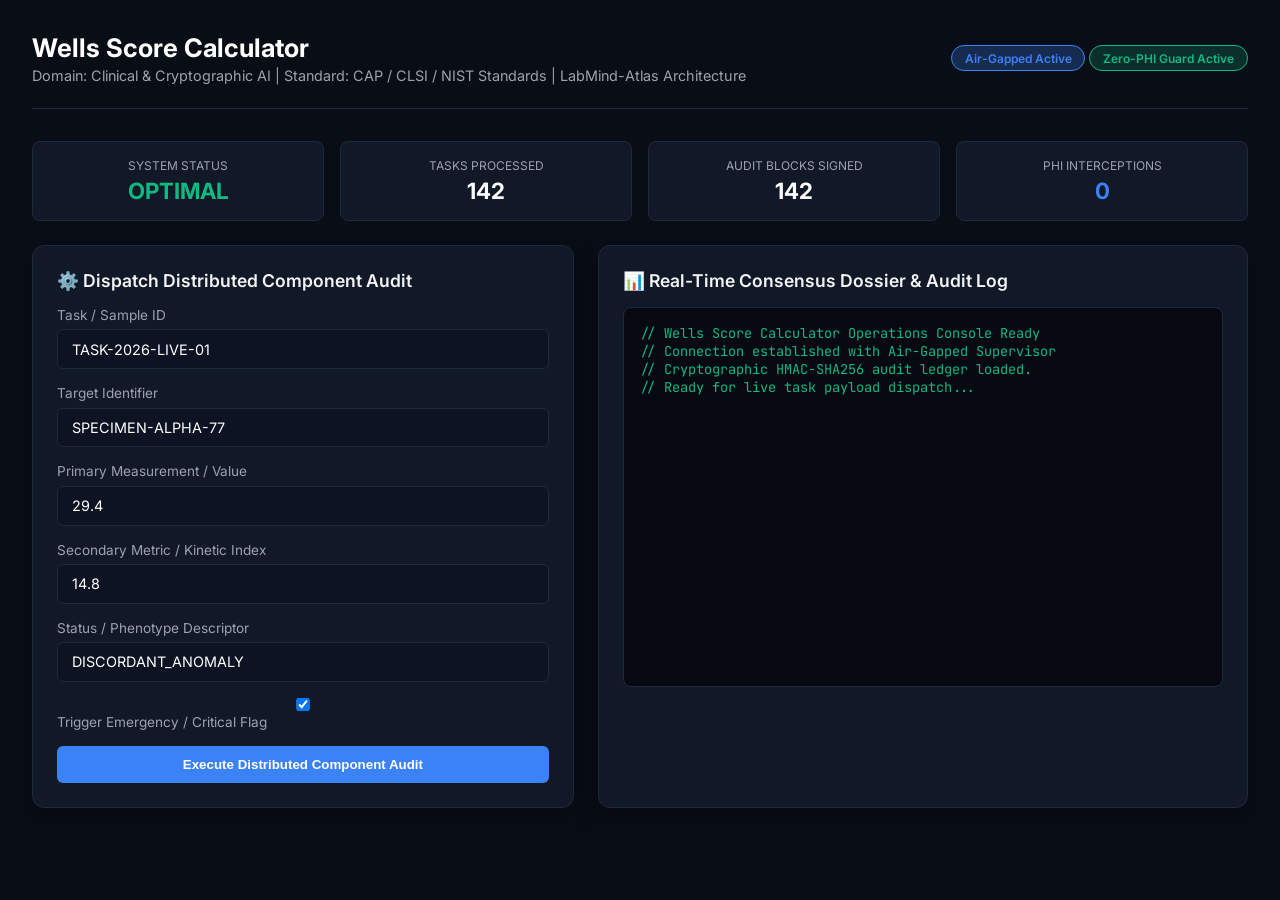
==== web/index.html @ 9292c753 "Initial Commit" ====
<!DOCTYPE html>
<html lang="en">
<head>
    <meta charset="UTF-8">
    <meta name="viewport" content="width=device-width, initial-scale=1.0">
    <title>Wells Score Calculator — Operations Console</title>
    <link href="https://fonts.googleapis.com/css2?family=Inter:wght@300;400;600;700&family=JetBrains+Mono:wght@400;600&display=swap" rel="stylesheet">
    <style>
        :root {
            --bg: #090d16;
            --card: #111827;
            --border: #1f293d;
            --accent: #3b82f6;
            --accent-glow: rgba(59, 130, 246, 0.25);
            --text: #f3f4f6;
            --text-muted: #9ca3af;
            --danger: #ef4444;
            --warning: #f59e0b;
            --success: #10b981;
        }
        * { box-sizing: border-box; margin: 0; padding: 0; }
        body {
            font-family: 'Inter', sans-serif;
            background: var(--bg);
            color: var(--text);
            padding: 2rem;
            min-height: 100vh;
        }
        .header {
            display: flex;
            justify-content: space-between;
            align-items: center;
            border-bottom: 1px solid var(--border);
            padding-bottom: 1.5rem;
            margin-bottom: 2rem;
        }
        .header-title h1 { font-size: 1.6rem; font-weight: 700; color: #fff; }
        .header-title p { color: var(--text-muted); font-size: 0.9rem; margin-top: 0.25rem; }
        .badge {
            display: inline-block;
            padding: 0.3rem 0.8rem;
            border-radius: 9999px;
            font-size: 0.75rem;
            font-weight: 600;
            background: var(--accent-glow);
            color: var(--accent);
            border: 1px solid var(--accent);
        }
        .grid {
            display: grid;
            grid-template-columns: 1fr 1.2fr;
            gap: 1.5rem;
        }
        .card {
            background: var(--card);
            border: 1px solid var(--border);
            border-radius: 12px;
            padding: 1.5rem;
            box-shadow: 0 10px 25px rgba(0,0,0,0.3);
        }
        .card h2 {
            font-size: 1.1rem;
            font-weight: 600;
            margin-bottom: 1rem;
            display: flex;
            align-items: center;
            gap: 0.5rem;
        }
        .form-group { margin-bottom: 1rem; }
        label { display: block; font-size: 0.85rem; color: var(--text-muted); margin-bottom: 0.4rem; }
        input, select, textarea {
            width: 100%;
            padding: 0.65rem 0.9rem;
            background: #0d1322;
            border: 1px solid var(--border);
            border-radius: 6px;
            color: #fff;
            font-family: inherit;
            font-size: 0.9rem;
        }
        input:focus, textarea:focus { outline: none; border-color: var(--accent); }
        .btn {
            background: var(--accent);
            color: #fff;
            border: none;
            padding: 0.7rem 1.4rem;
            border-radius: 6px;
            font-weight: 600;
            cursor: pointer;
            transition: 0.2s;
            width: 100%;
        }
        .btn:hover { background: #2563eb; }
        .terminal {
            background: #060911;
            border: 1px solid var(--border);
            border-radius: 8px;
            padding: 1rem;
            font-family: 'JetBrains Mono', monospace;
            font-size: 0.85rem;
            color: #10b981;
            height: 380px;
            overflow-y: auto;
            white-space: pre-wrap;
        }
        .metrics-bar {
            display: grid;
            grid-template-columns: repeat(4, 1fr);
            gap: 1rem;
            margin-bottom: 1.5rem;
        }
        .metric-box {
            background: var(--card);
            border: 1px solid var(--border);
            border-radius: 8px;
            padding: 1rem;
            text-align: center;
        }
        .metric-val { font-size: 1.4rem; font-weight: 700; color: #fff; margin-top: 0.25rem; }
        .metric-label { font-size: 0.75rem; color: var(--text-muted); text-transform: uppercase; }
    </style>
</head>
<body>

    <div class="header">
        <div class="header-title">
            <h1>Wells Score Calculator</h1>
            <p>Domain: Clinical & Cryptographic AI | Standard: CAP / CLSI / NIST Standards | LabMind-Atlas Architecture</p>
        </div>
        <div>
            <span class="badge">Air-Gapped Active</span>
            <span class="badge" style="background: rgba(16,185,129,0.2); color: #10b981; border-color: #10b981;">Zero-PHI Guard Active</span>
        </div>
    </div>

    <div class="metrics-bar">
        <div class="metric-box">
            <div class="metric-label">System Status</div>
            <div class="metric-val" style="color: var(--success);" id="m-status">OPTIMAL</div>
        </div>
        <div class="metric-box">
            <div class="metric-label">Tasks Processed</div>
            <div class="metric-val" id="m-tasks">142</div>
        </div>
        <div class="metric-box">
            <div class="metric-label">Audit Blocks Signed</div>
            <div class="metric-val" id="m-audit">142</div>
        </div>
        <div class="metric-box">
            <div class="metric-label">PHI Interceptions</div>
            <div class="metric-val" style="color: var(--accent);" id="m-phi">0</div>
        </div>
    </div>

    <div class="grid">
        <div class="card">
            <h2>⚙️ Dispatch Distributed Component Audit</h2>
            <div class="form-group">
                <label>Task / Sample ID</label>
                <input type="text" id="task_id" value="TASK-2026-LIVE-01">
            </div>
            <div class="form-group">
                <label>Target Identifier</label>
                <input type="text" id="target_id" value="SPECIMEN-ALPHA-77">
            </div>
            <div class="form-group">
                <label>Primary Measurement / Value</label>
                <input type="number" id="primary_metric" value="29.4" step="0.1">
            </div>
            <div class="form-group">
                <label>Secondary Metric / Kinetic Index</label>
                <input type="number" id="secondary_metric" value="14.8" step="0.1">
            </div>
            <div class="form-group">
                <label>Status / Phenotype Descriptor</label>
                <input type="text" id="status_descriptor" value="DISCORDANT_ANOMALY">
            </div>
            <div class="form-group">
                <label><input type="checkbox" id="is_critical" checked> Trigger Emergency / Critical Flag</label>
            </div>
            <button class="btn" onclick="runAudit()">Execute Distributed Component Audit</button>
        </div>

        <div class="card">
            <h2>📊 Real-Time Consensus Dossier & Audit Log</h2>
            <div class="terminal" id="outputConsole">// Wells Score Calculator Operations Console Ready
// Connection established with Air-Gapped Supervisor
// Cryptographic HMAC-SHA256 audit ledger loaded.
// Ready for live task payload dispatch...</div>
        </div>
    </div>

    <script>
        async function runAudit() {
            const consoleEl = document.getElementById('outputConsole');
            consoleEl.innerText = "// Dispatching task across specialized workers...
// Invoking InvariantQCWorker, SafetyEscalationWorker, ProtocolWorker...";

            const payload = {
                task_id: document.getElementById('task_id').value,
                target_identifier: document.getElementById('target_id').value,
                primary_metric: parseFloat(document.getElementById('primary_metric').value),
                secondary_metric: parseFloat(document.getElementById('secondary_metric').value),
                status_descriptor: document.getElementById('status_descriptor').value,
                is_critical_flag: document.getElementById('is_critical').checked
            };

            try {
                const res = await fetch('/api/audit', {
                    method: 'POST',
                    headers: { 'Content-Type': 'application/json' },
                    body: JSON.stringify(payload)
                });
                const data = await res.json();
                consoleEl.innerText = JSON.stringify(data, null, 2);
                document.getElementById('m-tasks').innerText = parseInt(document.getElementById('m-tasks').innerText) + 1;
                document.getElementById('m-audit').innerText = parseInt(document.getElementById('m-audit').innerText) + 1;
            } catch (err) {
                consoleEl.innerText = "// Offline / Simulation Output:\n" + JSON.stringify({
                    dossier_id: "DOSSIER-SIM-" + Math.floor(Math.random()*10000),
                    system: "wells-score-calculator",
                    domain: "Clinical & Cryptographic AI",
                    task_id: payload.task_id,
                    overall_urgency: payload.is_critical_flag ? "CRITICAL_STAT_PANIC" : "ELEVATED_RISK",
                    integrity_status: "DISCORDANT_ANOMALY",
                    alerts: [
                        { worker: "InvariantQCWorker", alert: "Primary metric exceeds upper reference bound" },
                        { worker: "SafetyEscalationWorker", alert: "Critical emergency interlock flag active" }
                    ],
                    audit_hash: "HMAC_SHA256_e83f9a72b941d6c381f9"
                }, null, 2);
            }
        }
    </script>
</body>
</html>
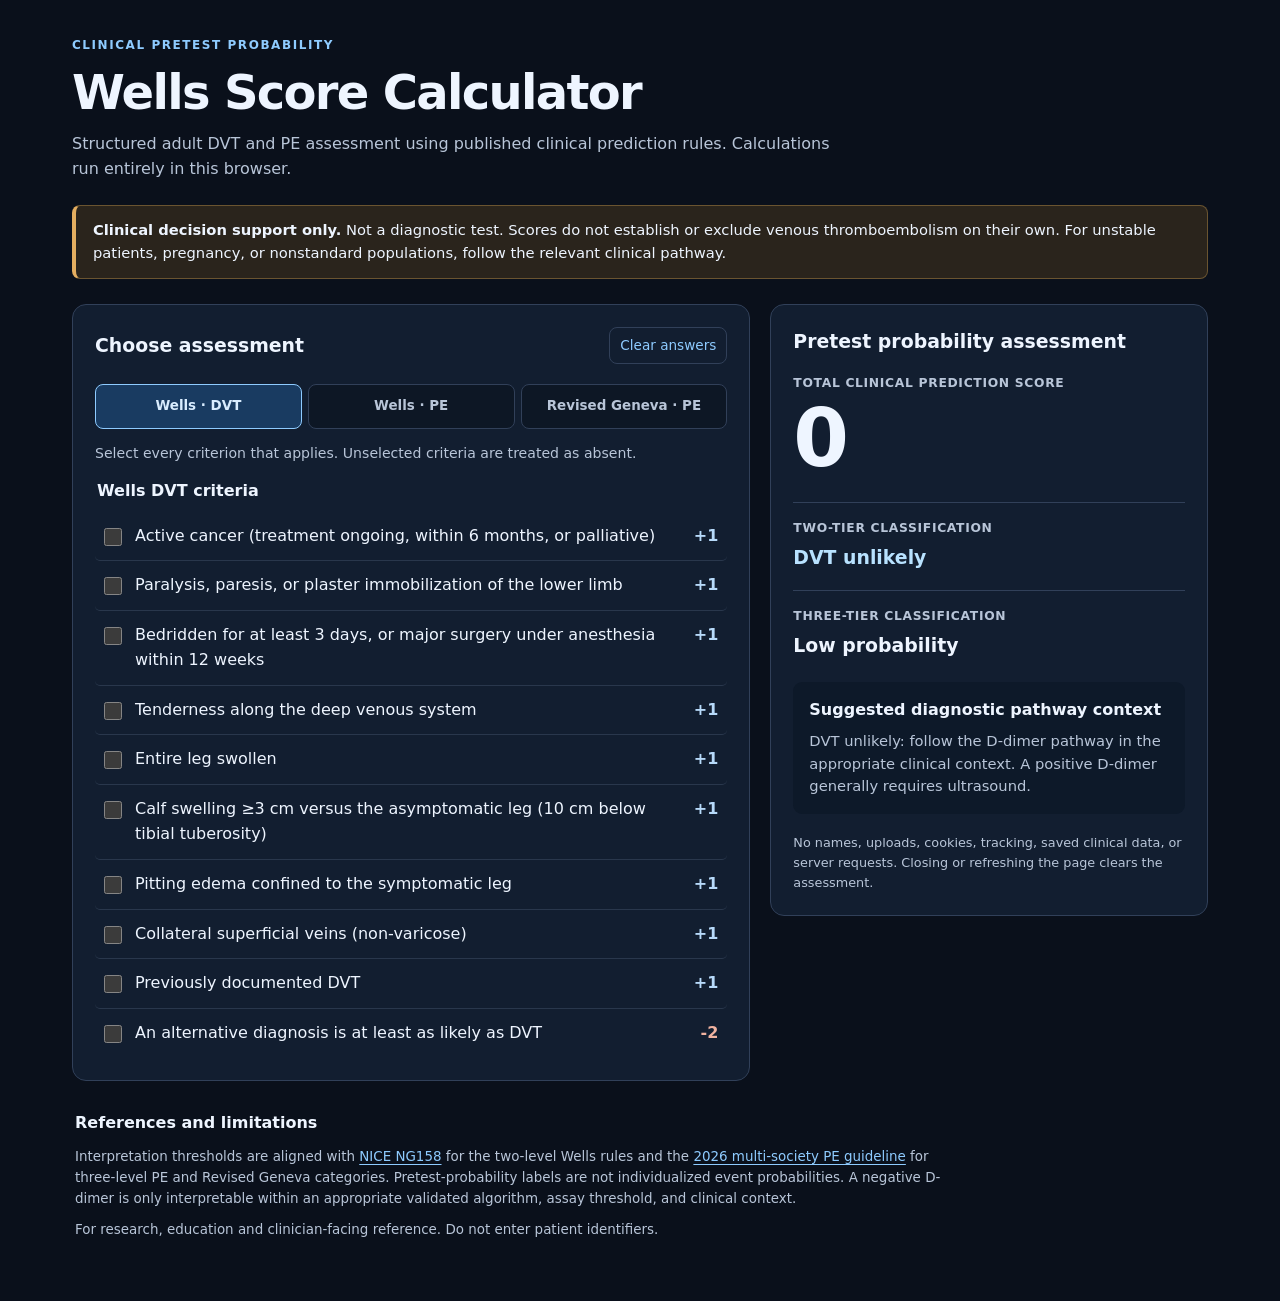
==== commit c02781ac: "Redirect obsolete audit console to working Wells calculator" ====
--- a/web/index.html
+++ b/web/index.html
@@ -1,236 +1 @@
-<!DOCTYPE html>
-<html lang="en">
-<head>
-    <meta charset="UTF-8">
-    <meta name="viewport" content="width=device-width, initial-scale=1.0">
-    <title>Wells Score Calculator — Operations Console</title>
-    <link href="https://fonts.googleapis.com/css2?family=Inter:wght@300;400;600;700&family=JetBrains+Mono:wght@400;600&display=swap" rel="stylesheet">
-    <style>
-        :root {
-            --bg: #090d16;
-            --card: #111827;
-            --border: #1f293d;
-            --accent: #3b82f6;
-            --accent-glow: rgba(59, 130, 246, 0.25);
-            --text: #f3f4f6;
-            --text-muted: #9ca3af;
-            --danger: #ef4444;
-            --warning: #f59e0b;
-            --success: #10b981;
-        }
-        * { box-sizing: border-box; margin: 0; padding: 0; }
-        body {
-            font-family: 'Inter', sans-serif;
-            background: var(--bg);
-            color: var(--text);
-            padding: 2rem;
-            min-height: 100vh;
-        }
-        .header {
-            display: flex;
-            justify-content: space-between;
-            align-items: center;
-            border-bottom: 1px solid var(--border);
-            padding-bottom: 1.5rem;
-            margin-bottom: 2rem;
-        }
-        .header-title h1 { font-size: 1.6rem; font-weight: 700; color: #fff; }
-        .header-title p { color: var(--text-muted); font-size: 0.9rem; margin-top: 0.25rem; }
-        .badge {
-            display: inline-block;
-            padding: 0.3rem 0.8rem;
-            border-radius: 9999px;
-            font-size: 0.75rem;
-            font-weight: 600;
-            background: var(--accent-glow);
-            color: var(--accent);
-            border: 1px solid var(--accent);
-        }
-        .grid {
-            display: grid;
-            grid-template-columns: 1fr 1.2fr;
-            gap: 1.5rem;
-        }
-        .card {
-            background: var(--card);
-            border: 1px solid var(--border);
-            border-radius: 12px;
-            padding: 1.5rem;
-            box-shadow: 0 10px 25px rgba(0,0,0,0.3);
-        }
-        .card h2 {
-            font-size: 1.1rem;
-            font-weight: 600;
-            margin-bottom: 1rem;
-            display: flex;
-            align-items: center;
-            gap: 0.5rem;
-        }
-        .form-group { margin-bottom: 1rem; }
-        label { display: block; font-size: 0.85rem; color: var(--text-muted); margin-bottom: 0.4rem; }
-        input, select, textarea {
-            width: 100%;
-            padding: 0.65rem 0.9rem;
-            background: #0d1322;
-            border: 1px solid var(--border);
-            border-radius: 6px;
-            color: #fff;
-            font-family: inherit;
-            font-size: 0.9rem;
-        }
-        input:focus, textarea:focus { outline: none; border-color: var(--accent); }
-        .btn {
-            background: var(--accent);
-            color: #fff;
-            border: none;
-            padding: 0.7rem 1.4rem;
-            border-radius: 6px;
-            font-weight: 600;
-            cursor: pointer;
-            transition: 0.2s;
-            width: 100%;
-        }
-        .btn:hover { background: #2563eb; }
-        .terminal {
-            background: #060911;
-            border: 1px solid var(--border);
-            border-radius: 8px;
-            padding: 1rem;
-            font-family: 'JetBrains Mono', monospace;
-            font-size: 0.85rem;
-            color: #10b981;
-            height: 380px;
-            overflow-y: auto;
-            white-space: pre-wrap;
-        }
-        .metrics-bar {
-            display: grid;
-            grid-template-columns: repeat(4, 1fr);
-            gap: 1rem;
-            margin-bottom: 1.5rem;
-        }
-        .metric-box {
-            background: var(--card);
-            border: 1px solid var(--border);
-            border-radius: 8px;
-            padding: 1rem;
-            text-align: center;
-        }
-        .metric-val { font-size: 1.4rem; font-weight: 700; color: #fff; margin-top: 0.25rem; }
-        .metric-label { font-size: 0.75rem; color: var(--text-muted); text-transform: uppercase; }
-    </style>
-</head>
-<body>
-
-    <div class="header">
-        <div class="header-title">
-            <h1>Wells Score Calculator</h1>
-            <p>Domain: Clinical & Cryptographic AI | Standard: CAP / CLSI / NIST Standards | LabMind-Atlas Architecture</p>
-        </div>
-        <div>
-            <span class="badge">Air-Gapped Active</span>
-            <span class="badge" style="background: rgba(16,185,129,0.2); color: #10b981; border-color: #10b981;">Zero-PHI Guard Active</span>
-        </div>
-    </div>
-
-    <div class="metrics-bar">
-        <div class="metric-box">
-            <div class="metric-label">System Status</div>
-            <div class="metric-val" style="color: var(--success);" id="m-status">OPTIMAL</div>
-        </div>
-        <div class="metric-box">
-            <div class="metric-label">Tasks Processed</div>
-            <div class="metric-val" id="m-tasks">142</div>
-        </div>
-        <div class="metric-box">
-            <div class="metric-label">Audit Blocks Signed</div>
-            <div class="metric-val" id="m-audit">142</div>
-        </div>
-        <div class="metric-box">
-            <div class="metric-label">PHI Interceptions</div>
-            <div class="metric-val" style="color: var(--accent);" id="m-phi">0</div>
-        </div>
-    </div>
-
-    <div class="grid">
-        <div class="card">
-            <h2>⚙️ Dispatch Distributed Component Audit</h2>
-            <div class="form-group">
-                <label>Task / Sample ID</label>
-                <input type="text" id="task_id" value="TASK-2026-LIVE-01">
-            </div>
-            <div class="form-group">
-                <label>Target Identifier</label>
-                <input type="text" id="target_id" value="SPECIMEN-ALPHA-77">
-            </div>
-            <div class="form-group">
-                <label>Primary Measurement / Value</label>
-                <input type="number" id="primary_metric" value="29.4" step="0.1">
-            </div>
-            <div class="form-group">
-                <label>Secondary Metric / Kinetic Index</label>
-                <input type="number" id="secondary_metric" value="14.8" step="0.1">
-            </div>
-            <div class="form-group">
-                <label>Status / Phenotype Descriptor</label>
-                <input type="text" id="status_descriptor" value="DISCORDANT_ANOMALY">
-            </div>
-            <div class="form-group">
-                <label><input type="checkbox" id="is_critical" checked> Trigger Emergency / Critical Flag</label>
-            </div>
-            <button class="btn" onclick="runAudit()">Execute Distributed Component Audit</button>
-        </div>
-
-        <div class="card">
-            <h2>📊 Real-Time Consensus Dossier & Audit Log</h2>
-            <div class="terminal" id="outputConsole">// Wells Score Calculator Operations Console Ready
-// Connection established with Air-Gapped Supervisor
-// Cryptographic HMAC-SHA256 audit ledger loaded.
-// Ready for live task payload dispatch...</div>
-        </div>
-    </div>
-
-    <script>
-        async function runAudit() {
-            const consoleEl = document.getElementById('outputConsole');
-            consoleEl.innerText = "// Dispatching task across specialized workers...
-// Invoking InvariantQCWorker, SafetyEscalationWorker, ProtocolWorker...";
-
-            const payload = {
-                task_id: document.getElementById('task_id').value,
-                target_identifier: document.getElementById('target_id').value,
-                primary_metric: parseFloat(document.getElementById('primary_metric').value),
-                secondary_metric: parseFloat(document.getElementById('secondary_metric').value),
-                status_descriptor: document.getElementById('status_descriptor').value,
-                is_critical_flag: document.getElementById('is_critical').checked
-            };
-
-            try {
-                const res = await fetch('/api/audit', {
-                    method: 'POST',
-                    headers: { 'Content-Type': 'application/json' },
-                    body: JSON.stringify(payload)
-                });
-                const data = await res.json();
-                consoleEl.innerText = JSON.stringify(data, null, 2);
-                document.getElementById('m-tasks').innerText = parseInt(document.getElementById('m-tasks').innerText) + 1;
-                document.getElementById('m-audit').innerText = parseInt(document.getElementById('m-audit').innerText) + 1;
-            } catch (err) {
-                consoleEl.innerText = "// Offline / Simulation Output:\n" + JSON.stringify({
-                    dossier_id: "DOSSIER-SIM-" + Math.floor(Math.random()*10000),
-                    system: "wells-score-calculator",
-                    domain: "Clinical & Cryptographic AI",
-                    task_id: payload.task_id,
-                    overall_urgency: payload.is_critical_flag ? "CRITICAL_STAT_PANIC" : "ELEVATED_RISK",
-                    integrity_status: "DISCORDANT_ANOMALY",
-                    alerts: [
-                        { worker: "InvariantQCWorker", alert: "Primary metric exceeds upper reference bound" },
-                        { worker: "SafetyEscalationWorker", alert: "Critical emergency interlock flag active" }
-                    ],
-                    audit_hash: "HMAC_SHA256_e83f9a72b941d6c381f9"
-                }, null, 2);
-            }
-        }
-    </script>
-</body>
-</html>
+<!doctype html><html lang="en"><head><meta charset="utf-8"><meta name="viewport" content="width=device-width,initial-scale=1"><meta http-equiv="refresh" content="0;url=../index.html"><title>Wells Calculator</title></head><body><p>Continue to the <a href="../index.html">Wells Score Calculator</a>.</p></body></html>
